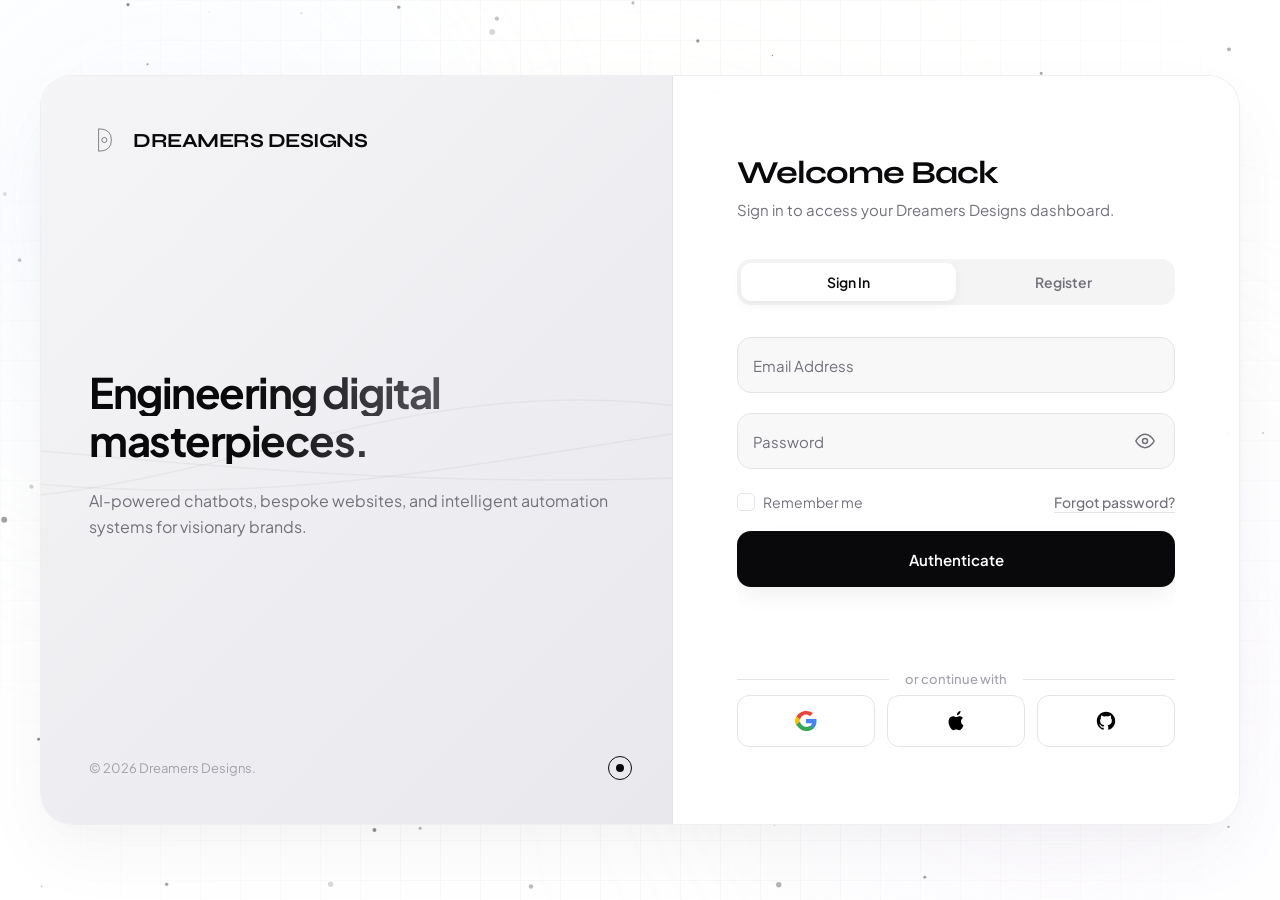
==== auth/index.html @ 59cc4afb "first commit" ====
<!DOCTYPE html>
<html lang="en">
<head>
    <meta charset="UTF-8">
    <meta name="viewport" content="width=device-width, initial-scale=1.0">
    <title>Dreamers Designs — Client Portal</title>
    
    <!-- Premium Google Fonts -->
    <link rel="preconnect" href="https://fonts.googleapis.com">
    <link rel="preconnect" href="https://fonts.gstatic.com" crossorigin>
    <link href="https://fonts.googleapis.com/css2?family=Plus+Jakarta+Sans:wght@300;400;500;600;700&family=Syne:wght@500;600;700;800&display=swap" rel="stylesheet">
    
    <style>
        :root {
            --bg-primary: #ffffff;
            --bg-secondary: #f8f9fa;
            --text-primary: #09090b;
            --text-secondary: #71717a;
            --text-tertiary: #a1a1aa;
            --accent-primary: #09090b;
            --accent-glow: rgba(9, 9, 11, 0.05);
            --border-color: #e4e4e7;
            --border-focus: #09090b;
            --error-color: #ef4444;
            --success-color: #10b981;
            --card-bg: rgba(255, 255, 255, 0.8);
            --card-border: rgba(228, 228, 231, 0.6);
            --font-sans: 'Plus Jakarta Sans', sans-serif;
            --font-display: 'Syne', sans-serif;
            --ease-out-expo: cubic-bezier(0.16, 1, 0.3, 1);
            --ease-in-out-cubic: cubic-bezier(0.65, 0, 0.35, 1);
        }

        * {
            margin: 0;
            padding: 0;
            box-sizing: border-box;
            font-family: var(--font-sans);
            -webkit-font-smoothing: antialiased;
            -moz-osx-font-smoothing: grayscale;
        }

        body {
            background-color: var(--bg-primary);
            color: var(--text-primary);
            min-height: 100vh;
            overflow-x: hidden;
            display: flex;
            align-items: center;
            justify-content: center;
        }

        /* Ambient Background Grid & Blobs */
        .ambient-bg {
            position: fixed;
            inset: 0;
            z-index: 1;
            overflow: hidden;
            pointer-events: none;
            background-color: #ffffff;
        }

        .ambient-grid {
            position: absolute;
            inset: 0;
            background-image: 
                linear-gradient(to right, rgba(0, 0, 0, 0.03) 1px, transparent 1px),
                linear-gradient(to bottom, rgba(0, 0, 0, 0.03) 1px, transparent 1px);
            background-size: 40px 40px;
            mask-image: radial-gradient(circle at 50% 50%, black 60%, transparent 100%);
            -webkit-mask-image: radial-gradient(circle at 50% 50%, black 60%, transparent 100%);
            opacity: 0.8;
        }

        .fluid-canvas {
            position: absolute;
            inset: 0;
            z-index: 2;
            opacity: 0.85;
            mix-blend-mode: multiply;
        }

        /* Glassmorphic Blob Overlays */
        .g-blob {
            position: absolute;
            border-radius: 50%;
            filter: blur(120px);
            opacity: 0.45;
            mix-blend-mode: multiply;
            animation: float-blob 25s infinite alternate ease-in-out;
        }

        .g-blob-1 {
            width: 600px;
            height: 600px;
            background: radial-gradient(circle, rgba(219, 234, 254, 0.8) 0%, rgba(191, 219, 254, 0) 70%);
            top: -10%;
            left: -10%;
        }

        .g-blob-2 {
            width: 700px;
            height: 700px;
            background: radial-gradient(circle, rgba(243, 232, 255, 0.8) 0%, rgba(216, 180, 254, 0) 70%);
            bottom: -15%;
            right: -10%;
            animation-delay: -5s;
        }

        .g-blob-3 {
            width: 500px;
            height: 500px;
            background: radial-gradient(circle, rgba(254, 243, 199, 0.6) 0%, rgba(253, 230, 138, 0) 70%);
            top: 40%;
            left: 50%;
            transform: translate(-50%, -50%);
            animation-delay: -10s;
        }

        @keyframes float-blob {
            0% {
                transform: translate(0, 0) scale(1) rotate(0deg);
            }
            33% {
                transform: translate(50px, -70px) scale(1.15) rotate(120deg);
            }
            66% {
                transform: translate(-40px, 30px) scale(0.9) rotate(240deg);
            }
            100% {
                transform: translate(0, 0) scale(1) rotate(360deg);
            }
        }

        /* App Container */
        .app-container {
            position: relative;
            z-index: 10;
            width: 100%;
            max-width: 1200px;
            min-height: 750px;
            margin: 20px;
            display: flex;
            background: var(--card-bg);
            border: 1px solid var(--card-border);
            border-radius: 32px;
            box-shadow: 
                0 30px 70px rgba(0, 0, 0, 0.04),
                0 10px 30px rgba(0, 0, 0, 0.02),
                inset 0 1px 0 rgba(255, 255, 255, 0.8);
            backdrop-filter: blur(24px);
            -webkit-backdrop-filter: blur(24px);
            overflow: hidden;
            opacity: 0;
            transform: translateY(30px) scale(0.98);
            animation: card-appear 1.2s var(--ease-out-expo) forwards;
        }

        @keyframes card-appear {
            to {
                opacity: 1;
                transform: translateY(0) scale(1);
            }
        }

        /* Split Panels */
        .visual-panel {
            flex: 1.1;
            position: relative;
            background: linear-gradient(135deg, #f5f5f7 0%, #e8e8ed 100%);
            border-right: 1px solid var(--border-color);
            display: flex;
            flex-direction: column;
            justify-content: space-between;
            padding: 48px;
            overflow: hidden;
        }

        .form-panel {
            flex: 0.9;
            padding: 56px 64px;
            display: flex;
            flex-direction: column;
            justify-content: center;
            position: relative;
            background: rgba(255, 255, 255, 0.4);
        }

        /* Visual Panel Content */
        .brand-container {
            position: relative;
            z-index: 5;
            display: flex;
            align-items: center;
            gap: 12px;
            opacity: 0;
            transform: translateY(20px);
            animation: fade-in-up 0.8s var(--ease-out-expo) 0.3s forwards;
        }

        .brand-logo-svg {
            width: 32px;
            height: 32px;
            stroke: var(--text-primary);
            stroke-width: 1.5;
            fill: none;
            stroke-dasharray: 200;
            stroke-dashoffset: 200;
            animation: draw-logo 2s ease forwards 0.5s;
        }

        @keyframes draw-logo {
            to {
                stroke-dashoffset: 0;
            }
        }

        .brand-name {
            font-family: var(--font-display);
            font-weight: 700;
            font-size: 20px;
            letter-spacing: -0.5px;
            color: var(--text-primary);
        }

        .visual-showcase {
            position: relative;
            z-index: 5;
            margin: auto 0;
            opacity: 0;
            transform: translateY(30px);
            animation: fade-in-up 0.8s var(--ease-out-expo) 0.5s forwards;
        }

        .showcase-title {
            font-family: var(--font-display);
            font-size: 42px;
            line-height: 1.15;
            font-weight: 700;
            color: var(--text-primary);
            letter-spacing: -1.5px;
            margin-bottom: 24px;
        }

        .showcase-title span {
            display: block;
            background: linear-gradient(90deg, #09090b 30%, #71717a 80%);
            -webkit-background-clip: text;
            -webkit-text-fill-color: transparent;
        }

        .showcase-slider {
            position: relative;
            height: 60px;
            overflow: hidden;
        }

        .slider-item {
            position: absolute;
            font-size: 16px;
            line-height: 1.6;
            color: var(--text-secondary);
            font-weight: 400;
            opacity: 0;
            transform: translateY(20px);
            transition: all 0.6s var(--ease-out-expo);
        }

        .slider-item.active {
            opacity: 1;
            transform: translateY(0);
        }

        .slider-item.exit {
            opacity: 0;
            transform: translateY(-20px);
        }

        .visual-footer {
            position: relative;
            z-index: 5;
            display: flex;
            justify-content: space-between;
            align-items: center;
            opacity: 0;
            transform: translateY(20px);
            animation: fade-in-up 0.8s var(--ease-out-expo) 0.7s forwards;
        }

        .copyright {
            font-size: 13px;
            color: var(--text-tertiary);
        }

        .visual-interactive-dot {
            width: 8px;
            height: 8px;
            background-color: var(--text-primary);
            border-radius: 50%;
            position: relative;
        }

        .visual-interactive-dot::after {
            content: '';
            position: absolute;
            inset: -8px;
            border: 1px solid var(--text-primary);
            border-radius: 50%;
            animation: pulse-ring 2s infinite ease-out;
        }

        @keyframes pulse-ring {
            0% { transform: scale(0.5); opacity: 1; }
            100% { transform: scale(2.2); opacity: 0; }
        }

        /* Interactive Canvas for Art Background */
        .showcase-canvas-bg {
            position: absolute;
            inset: 0;
            z-index: 1;
            pointer-events: none;
        }

        /* Form Panel Layout */
        .form-header {
            margin-bottom: 40px;
            opacity: 0;
            transform: translateY(20px);
            animation: fade-in-up 0.8s var(--ease-out-expo) 0.4s forwards;
        }

        .form-title {
            font-family: var(--font-display);
            font-size: 32px;
            font-weight: 700;
            letter-spacing: -1px;
            color: var(--text-primary);
            margin-bottom: 8px;
        }

        .form-subtitle {
            font-size: 15px;
            color: var(--text-secondary);
        }

        /* Tab Switcher */
        .tab-container {
            display: flex;
            position: relative;
            background: #f4f4f5;
            padding: 4px;
            border-radius: 14px;
            margin-bottom: 32px;
            opacity: 0;
            transform: translateY(20px);
            animation: fade-in-up 0.8s var(--ease-out-expo) 0.5s forwards;
        }

        .tab-btn {
            flex: 1;
            border: none;
            outline: none;
            background: transparent;
            padding: 10px 0;
            font-size: 14px;
            font-weight: 600;
            color: var(--text-secondary);
            cursor: pointer;
            z-index: 2;
            transition: color 0.3s ease;
        }

        .tab-btn.active {
            color: var(--text-primary);
        }

        .tab-slider {
            position: absolute;
            top: 4px;
            left: 4px;
            bottom: 4px;
            width: calc(50% - 4px);
            background: #ffffff;
            border-radius: 10px;
            box-shadow: 0 4px 12px rgba(0, 0, 0, 0.05);
            z-index: 1;
            transition: transform 0.45s cubic-bezier(0.16, 1, 0.3, 1);
        }

        .tab-container[data-active-tab="signup"] .tab-slider {
            transform: translateX(100%);
        }

        /* Form Wrapper & Switch logic */
        .forms-outer-wrapper {
            position: relative;
            overflow: hidden;
            width: 100%;
            opacity: 0;
            transform: translateY(20px);
            animation: fade-in-up 0.8s var(--ease-out-expo) 0.6s forwards;
        }

        .forms-inner-track {
            display: flex;
            width: 200%;
            transition: transform 0.6s cubic-bezier(0.16, 1, 0.3, 1);
        }

        .auth-form-container {
            width: 50%;
            display: flex;
            flex-direction: column;
            gap: 20px;
            transition: opacity 0.5s ease;
        }

        .auth-form-container.inactive {
            opacity: 0;
            pointer-events: none;
        }

        /* Premium Floating Inputs */
        .input-wrapper {
            position: relative;
            width: 100%;
        }

        .floating-input {
            width: 100%;
            height: 56px;
            background: rgba(244, 244, 245, 0.6);
            border: 1px solid var(--border-color);
            border-radius: 14px;
            padding: 18px 16px 6px 16px;
            font-size: 15px;
            color: var(--text-primary);
            font-weight: 500;
            outline: none;
            transition: all 0.3s var(--ease-out-expo);
        }

        .floating-input:focus {
            background: #ffffff;
            border-color: var(--border-focus);
            box-shadow: 
                0 0 0 4px var(--accent-glow),
                0 10px 20px rgba(0, 0, 0, 0.015);
        }

        /* Add padding right if password to avoid overlapping toggle */
        .floating-input-password {
            padding-right: 48px;
        }

        .floating-label {
            position: absolute;
            left: 16px;
            top: 50%;
            transform: translateY(-50%);
            font-size: 15px;
            color: var(--text-secondary);
            pointer-events: none;
            transition: all 0.3s var(--ease-out-expo);
            transform-origin: left top;
        }

        /* When focused or populated, float up */
        .floating-input:focus ~ .floating-label,
        .floating-input:not(:placeholder-shown) ~ .floating-label {
            transform: translateY(-82%) scale(0.78);
            color: var(--text-tertiary);
            font-weight: 600;
        }

        /* Password Visibility Toggle */
        .password-toggle-btn {
            position: absolute;
            right: 14px;
            top: 50%;
            transform: translateY(-50%);
            background: transparent;
            border: none;
            cursor: pointer;
            display: flex;
            align-items: center;
            justify-content: center;
            padding: 6px;
            border-radius: 50%;
            color: var(--text-secondary);
            transition: color 0.2s, background-color 0.2s;
            outline: none;
        }

        .password-toggle-btn:hover {
            color: var(--text-primary);
            background-color: rgba(0, 0, 0, 0.03);
        }

        .password-toggle-btn svg {
            width: 20px;
            height: 20px;
            stroke-width: 1.8;
            stroke: currentColor;
            fill: none;
        }

        /* Forgot Pass & Checkbox row */
        .form-options-row {
            display: flex;
            align-items: center;
            justify-content: space-between;
            margin-top: 4px;
            font-size: 14px;
        }

        /* Custom Checkbox */
        .checkbox-label {
            display: flex;
            align-items: center;
            gap: 8px;
            cursor: pointer;
            color: var(--text-secondary);
            user-select: none;
        }

        .checkbox-input {
            display: none;
        }

        .custom-checkbox {
            width: 18px;
            height: 18px;
            border: 1px solid var(--border-color);
            border-radius: 5px;
            display: flex;
            align-items: center;
            justify-content: center;
            transition: all 0.25s var(--ease-out-expo);
            background: #ffffff;
        }

        .checkbox-input:checked + .custom-checkbox {
            background: var(--accent-primary);
            border-color: var(--accent-primary);
        }

        .custom-checkbox svg {
            width: 12px;
            height: 12px;
            stroke: #ffffff;
            stroke-width: 2.5;
            fill: none;
            stroke-dasharray: 20;
            stroke-dashoffset: 20;
            transition: stroke-dashoffset 0.25s ease-in-out;
        }

        .checkbox-input:checked + .custom-checkbox svg {
            stroke-dashoffset: 0;
        }

        .forgot-link {
            color: var(--text-secondary);
            text-decoration: none;
            font-weight: 500;
            transition: color 0.2s;
            position: relative;
        }

        .forgot-link::after {
            content: '';
            position: absolute;
            bottom: -2px;
            left: 0;
            width: 100%;
            height: 1px;
            background-color: var(--border-color);
            transform: scaleX(1);
            transform-origin: right;
            transition: transform 0.35s var(--ease-out-expo), background-color 0.2s;
        }

        .forgot-link:hover {
            color: var(--text-primary);
        }

        .forgot-link:hover::after {
            transform: scaleX(0);
            background-color: var(--text-primary);
        }

        /* Premium Buttons */
        .submit-btn {
            position: relative;
            width: 100%;
            height: 56px;
            background: var(--accent-primary);
            color: #ffffff;
            border: none;
            border-radius: 14px;
            font-size: 15px;
            font-weight: 600;
            cursor: pointer;
            overflow: hidden;
            display: flex;
            align-items: center;
            justify-content: center;
            gap: 10px;
            transition: all 0.35s var(--ease-out-expo);
            box-shadow: 0 10px 25px -5px rgba(0, 0, 0, 0.08);
        }

        .submit-btn:hover {
            transform: translateY(-2px);
            box-shadow: 0 20px 35px -8px rgba(0, 0, 0, 0.15);
        }

        .submit-btn:active {
            transform: translateY(0);
        }

        /* Shiny Overlay Effect */
        .submit-btn::before {
            content: '';
            position: absolute;
            top: 0;
            left: -150%;
            width: 150%;
            height: 100%;
            background: linear-gradient(
                90deg,
                transparent,
                rgba(255, 255, 255, 0.15),
                transparent
            );
            transform: skewX(-20deg);
            transition: 0.75s;
        }

        .submit-btn:hover::before {
            left: 150%;
        }

        .btn-text {
            transition: transform 0.4s var(--ease-out-expo), opacity 0.3s;
        }

        /* Loading Spinner */
        .btn-spinner {
            position: absolute;
            width: 20px;
            height: 20px;
            border: 2px solid rgba(255, 255, 255, 0.2);
            border-top: 2px solid #ffffff;
            border-radius: 50%;
            opacity: 0;
            transform: scale(0.5);
            transition: all 0.4s var(--ease-out-expo);
            pointer-events: none;
        }

        /* Success Check */
        .btn-success-icon {
            position: absolute;
            width: 24px;
            height: 24px;
            opacity: 0;
            transform: scale(0.5);
            transition: all 0.4s var(--ease-out-expo);
            pointer-events: none;
        }

        .btn-success-icon svg {
            width: 24px;
            height: 24px;
            stroke: #ffffff;
            stroke-width: 2.5;
            fill: none;
            stroke-dasharray: 50;
            stroke-dashoffset: 50;
        }

        /* Button Loading / Success States */
        .submit-btn.loading {
            pointer-events: none;
            background: #27272a;
        }

        .submit-btn.loading .btn-text {
            transform: translateY(-20px);
            opacity: 0;
        }

        .submit-btn.loading .btn-spinner {
            opacity: 1;
            transform: scale(1);
            animation: spin 0.8s linear infinite;
        }

        .submit-btn.success {
            background: var(--success-color);
            pointer-events: none;
            box-shadow: 0 15px 30px rgba(16, 185, 129, 0.25);
        }

        .submit-btn.success .btn-text,
        .submit-btn.success .btn-spinner {
            transform: translateY(-20px);
            opacity: 0;
        }

        .submit-btn.success .btn-success-icon {
            opacity: 1;
            transform: scale(1);
        }

        .submit-btn.success .btn-success-icon svg {
            animation: draw-check 0.4s ease forwards 0.2s;
        }

        @keyframes spin {
            to { transform: rotate(360deg); }
        }

        @keyframes draw-check {
            to { stroke-dashoffset: 0; }
        }

        /* Social Divider */
        .divider {
            display: flex;
            align-items: center;
            text-align: center;
            font-size: 13px;
            color: var(--text-tertiary);
            font-weight: 500;
            margin: 8px 0;
        }

        .divider::before,
        .divider::after {
            content: '';
            flex: 1;
            border-bottom: 1px solid var(--border-color);
        }

        .divider:not(:empty)::before {
            margin-right: 16px;
        }

        .divider:not(:empty)::after {
            margin-left: 16px;
        }

        /* Social Buttons Grid */
        .social-grid {
            display: grid;
            grid-template-columns: repeat(3, 1fr);
            gap: 12px;
        }

        .social-btn {
            height: 52px;
            background: #ffffff;
            border: 1px solid var(--border-color);
            border-radius: 12px;
            display: flex;
            align-items: center;
            justify-content: center;
            cursor: pointer;
            transition: all 0.3s var(--ease-out-expo);
            outline: none;
        }

        .social-btn:hover {
            border-color: var(--text-primary);
            background: var(--bg-secondary);
            transform: translateY(-1px);
            box-shadow: 0 4px 12px rgba(0, 0, 0, 0.02);
        }

        .social-btn:active {
            transform: translateY(0);
        }

        .social-btn svg {
            width: 22px;
            height: 22px;
        }

        /* Dynamic Error/Notice Toast */
        .toast-notification {
            position: absolute;
            bottom: 30px;
            left: 50%;
            transform: translate(-50%, 20px);
            background: #09090b;
            color: #ffffff;
            padding: 12px 24px;
            border-radius: 12px;
            box-shadow: 0 15px 35px rgba(0,0,0,0.15);
            font-size: 14px;
            font-weight: 500;
            display: flex;
            align-items: center;
            gap: 10px;
            opacity: 0;
            pointer-events: none;
            transition: all 0.4s var(--ease-out-expo);
            z-index: 100;
        }

        .toast-notification.show {
            opacity: 1;
            transform: translate(-50%, 0);
        }

        .toast-notification svg {
            width: 18px;
            height: 18px;
            stroke-width: 2;
            fill: none;
        }

        /* Staggered Entry Keyframes */
        @keyframes fade-in-up {
            to {
                opacity: 1;
                transform: translateY(0);
            }
        }

        /* Responsive Breakpoints */
        @media (max-width: 992px) {
            .app-container {
                min-height: auto;
                max-width: 500px;
                flex-direction: column;
                border-radius: 24px;
            }

            .visual-panel {
                display: none; /* Hide visual pane on tablet/mobile for pure focus on login form */
            }

            .form-panel {
                flex: 1;
                padding: 48px 36px;
                background: #ffffff;
            }
        }

        @media (max-width: 480px) {
            .form-panel {
                padding: 36px 24px;
            }

            .form-title {
                font-size: 28px;
            }

            .social-grid {
                grid-template-columns: 1fr;
                gap: 8px;
            }

            .form-options-row {
                flex-direction: column;
                align-items: flex-start;
                gap: 12px;
            }
        }
    </style>
</head>
<body>

    <!-- Ambient Grid & Fluid Background effects -->
    <div class="ambient-bg">
        <div class="ambient-grid"></div>
        <canvas class="fluid-canvas" id="ambientCanvas"></canvas>
        <div class="g-blob g-blob-1"></div>
        <div class="g-blob g-blob-2"></div>
        <div class="g-blob g-blob-3"></div>
    </div>

    <!-- Main Container -->
    <main class="app-container" id="tiltContainer">
        
        <!-- Left Visual Showcase Panel -->
        <section class="visual-panel">
            <canvas class="showcase-canvas-bg" id="showcaseCanvas"></canvas>
            
            <div class="brand-container">
                <svg class="brand-logo-svg" viewBox="0 0 100 100">
                    <path d="M30,15 L30,85 Q70,85 70,50 Q70,15 30,15 Z" />
                    <circle cx="48" cy="50" r="8" />
                </svg>
                <span class="brand-name">DREAMERS DESIGNS</span>
            </div>

            <div class="visual-showcase">
                <h2 class="showcase-title">
                    <span>Engineering digital</span>
                    <span>masterpieces.</span>
                </h2>
                <div class="showcase-slider">
                    <div class="slider-item active">AI-powered chatbots, bespoke websites, and intelligent automation systems for visionary brands.</div>
                    <div class="slider-item">Premium branding, thumbnail design, and social media creatives engineered to perfection.</div>
                    <div class="slider-item">From Next.js architectures to GPT-4 integrations — we build what others can't imagine.</div>
                </div>
            </div>

            <div class="visual-footer">
                <span class="copyright">© 2026 Dreamers Designs.</span>
                <div class="visual-interactive-dot"></div>
            </div>
        </section>

        <!-- Right Authentication Form Panel -->
        <section class="form-panel">
            
            <!-- Form Header -->
            <div class="form-header">
                <h1 class="form-title" id="formMainTitle">Welcome Back</h1>
                <p class="form-subtitle" id="formMainSubtitle">Sign in to access your Dreamers Designs dashboard.</p>
            </div>

            <!-- Tab Switcher -->
            <div class="tab-container" id="authTabs" data-active-tab="login">
                <div class="tab-slider"></div>
                <button class="tab-btn active" onclick="switchTab('login')">Sign In</button>
                <button class="tab-btn" onclick="switchTab('signup')">Register</button>
            </div>

            <!-- Forms Wrapper -->
            <div class="forms-outer-wrapper">
                <div class="forms-inner-track" id="formsTrack">
                    
                    <!-- Login Form -->
                    <form class="auth-form-container" id="loginForm" onsubmit="handleFormSubmit(event, 'login')">
                        <!-- Floating Input -->
                        <div class="input-wrapper">
                            <input type="email" id="loginEmail" class="floating-input" placeholder=" " required autocomplete="username">
                            <label for="loginEmail" class="floating-label">Email Address</label>
                        </div>
                        
                        <!-- Floating Input Password -->
                        <div class="input-wrapper">
                            <input type="password" id="loginPassword" class="floating-input floating-input-password" placeholder=" " required autocomplete="current-password">
                            <label for="loginPassword" class="floating-label">Password</label>
                            <button type="button" class="password-toggle-btn" onclick="togglePasswordVisibility('loginPassword')" aria-label="Toggle Password Visibility">
                                <svg class="eye-icon" viewBox="0 0 24 24" fill="none" stroke="currentColor">
                                    <path d="M1 12s4-8 11-8 11 8 11 8-4 8-11 8-11-8-11-8z"/>
                                    <circle cx="12" cy="12" r="3"/>
                                </svg>
                            </button>
                        </div>

                        <!-- Checkbox & Link options -->
                        <div class="form-options-row">
                            <label class="checkbox-label">
                                <input type="checkbox" class="checkbox-input">
                                <span class="custom-checkbox">
                                    <svg viewBox="0 0 24 24">
                                        <polyline points="20 6 9 17 4 12"></polyline>
                                    </svg>
                                </span>
                                <span>Remember me</span>
                            </label>
                            <a href="#" class="forgot-link">Forgot password?</a>
                        </div>

                        <!-- Submit -->
                        <button type="submit" class="submit-btn">
                            <span class="btn-text">Authenticate</span>
                            <div class="btn-spinner"></div>
                            <div class="btn-success-icon">
                                <svg viewBox="0 0 24 24">
                                    <polyline points="20 6 9 17 4 12"></polyline>
                                </svg>
                            </div>
                        </button>
                    </form>

                    <!-- Register Form -->
                    <form class="auth-form-container inactive" id="registerForm" onsubmit="handleFormSubmit(event, 'signup')">
                        <!-- Name -->
                        <div class="input-wrapper">
                            <input type="text" id="registerName" class="floating-input" placeholder=" " required autocomplete="name">
                            <label for="registerName" class="floating-label">Full Name</label>
                        </div>

                        <!-- Email -->
                        <div class="input-wrapper">
                            <input type="email" id="registerEmail" class="floating-input" placeholder=" " required autocomplete="username">
                            <label for="registerEmail" class="floating-label">Email Address</label>
                        </div>

                        <!-- Password -->
                        <div class="input-wrapper">
                            <input type="password" id="registerPassword" class="floating-input floating-input-password" placeholder=" " required autocomplete="new-password">
                            <label for="registerPassword" class="floating-label">Password</label>
                            <button type="button" class="password-toggle-btn" onclick="togglePasswordVisibility('registerPassword')" aria-label="Toggle Password Visibility">
                                <svg class="eye-icon" viewBox="0 0 24 24" fill="none" stroke="currentColor">
                                    <path d="M1 12s4-8 11-8 11 8 11 8-4 8-11 8-11-8-11-8z"/>
                                    <circle cx="12" cy="12" r="3"/>
                                </svg>
                            </button>
                        </div>

                        <!-- Terms Checkbox -->
                        <div class="form-options-row">
                            <label class="checkbox-label">
                                <input type="checkbox" class="checkbox-input" required>
                                <span class="custom-checkbox">
                                    <svg viewBox="0 0 24 24">
                                        <polyline points="20 6 9 17 4 12"></polyline>
                                    </svg>
                                </span>
                                <span>I agree to the Dreamers Designs Terms of Service</span>
                            </label>
                        </div>

                        <!-- Submit -->
                        <button type="submit" class="submit-btn">
                            <span class="btn-text">Create Account</span>
                            <div class="btn-spinner"></div>
                            <div class="btn-success-icon">
                                <svg viewBox="0 0 24 24">
                                    <polyline points="20 6 9 17 4 12"></polyline>
                                </svg>
                            </div>
                        </button>
                    </form>

                </div>
            </div>

            <!-- Third-party Divider -->
            <div class="divider">or continue with</div>

            <!-- Social logins -->
            <div class="social-grid">
                <!-- Google -->
                <button type="button" class="social-btn" onclick="handleSocialLogin('Google')" aria-label="Continue with Google">
                    <svg viewBox="0 0 24 24">
                        <path fill="#ea4335" d="M12 5.04c1.62 0 3.08.56 4.22 1.66l3.15-3.15C17.45 1.8 14.94 1 12 1 7.37 1 3.42 3.65 1.5 7.5l3.86 3C6.27 7.74 8.9 5.04 12 5.04z"/>
                        <path fill="#4285f4" d="M23.5 12.25c0-.82-.07-1.6-.22-2.35H12v4.45h6.47c-.28 1.47-1.1 2.72-2.35 3.56l3.65 2.83c2.14-1.97 3.73-4.88 3.73-8.49z"/>
                        <path fill="#fbbc05" d="M5.36 14.5c-.24-.72-.38-1.49-.38-2.3s.14-1.58.38-2.3L1.5 6.9c-.9 1.8-1.5 4.01-1.5 5.1s.6 3.3 1.5 5.1l3.86-3z"/>
                        <path fill="#34a853" d="M12 23c3.24 0 5.97-1.07 7.96-2.91l-3.65-2.83c-1.02.68-2.33 1.09-4.31 1.09-3.1 0-5.73-2.7-6.64-5.46L1.5 15.9C3.42 19.75 7.37 23 12 23z"/>
                    </svg>
                </button>
                <!-- Apple -->
                <button type="button" class="social-btn" onclick="handleSocialLogin('Apple')" aria-label="Continue with Apple">
                    <svg viewBox="0 0 24 24" fill="currentColor">
                        <path d="M18.71 19.5c-.83 1.24-1.71 2.45-3.05 2.47-1.34.03-1.77-.79-3.29-.79-1.53 0-2 .77-3.27.82-1.31.05-2.3-1.32-3.14-2.53C4.25 17 2.94 12.45 4.7 9.39c.87-1.52 2.43-2.48 4.12-2.51 1.28-.02 2.5.87 3.29.87.78 0 2.26-1.07 3.81-.91.65.03 2.47.26 3.64 1.98-.09.06-2.17 1.28-2.15 3.81.03 3.02 2.65 4.03 2.68 4.04-.03.07-.42 1.44-1.38 2.83M15.97 4.17c.66-.81 1.11-1.93.99-3.06-1 .04-2.2.67-2.92 1.51-.62.73-1.16 1.87-1.02 2.98 1.11.09 2.24-.59 2.95-1.43z"/>
                    </svg>
                </button>
                <!-- GitHub -->
                <button type="button" class="social-btn" onclick="handleSocialLogin('GitHub')" aria-label="Continue with GitHub">
                    <svg viewBox="0 0 24 24" fill="currentColor">
                        <path fill-rule="evenodd" clip-rule="evenodd" d="M12 2C6.477 2 2 6.477 2 12c0 4.42 2.865 8.17 6.839 9.49.5.092.682-.217.682-.482 0-.237-.008-.866-.013-1.7-2.782.603-3.369-1.34-3.369-1.34-.454-1.156-1.11-1.462-1.11-1.462-.908-.62.069-.608.069-.608 1.003.07 1.531 1.03 1.531 1.03.892 1.529 2.341 1.087 2.91.831.092-.646.35-1.086.636-1.336-2.22-.253-4.555-1.11-4.555-4.943 0-1.091.39-1.984 1.029-2.683-.103-.253-.446-1.27.098-2.647 0 0 .84-.269 2.75 1.025A9.564 9.564 0 0112 6.844c.85.004 1.705.115 2.504.337 1.909-1.294 2.747-1.025 2.747-1.025.546 1.377.203 2.394.1 2.647.64.699 1.028 1.592 1.028 2.683 0 3.842-2.339 4.687-4.566 4.935.359.309.678.919.678 1.852 0 1.336-.012 2.415-.012 2.743 0 .267.18.579.688.481C19.137 20.167 22 16.418 22 12c0-5.523-4.477-10-10-10z"/>
                    </svg>
                </button>
            </div>

        </section>

    </main>

    <!-- Toast Component -->
    <div class="toast-notification" id="toast">
        <svg viewBox="0 0 24 24" stroke="currentColor">
            <circle cx="12" cy="12" r="10"></circle>
            <line x1="12" y1="8" x2="12" y2="12"></line>
            <line x1="12" y1="16" x2="12.01" y2="16"></line>
        </svg>
        <span id="toastMessage">Verification failed.</span>
    </div>

    <!-- Interactive Scripts -->
    <script>
        // Form & Tab State
        let currentTab = 'login';

        function switchTab(tab) {
            if (currentTab === tab) return;
            currentTab = tab;
            
            const authTabs = document.getElementById('authTabs');
            const formsTrack = document.getElementById('formsTrack');
            const loginForm = document.getElementById('loginForm');
            const registerForm = document.getElementById('registerForm');
            const formMainTitle = document.getElementById('formMainTitle');
            const formMainSubtitle = document.getElementById('formMainSubtitle');
            
            authTabs.setAttribute('data-active-tab', tab);
            
            const tabButtons = authTabs.querySelectorAll('.tab-btn');
            tabButtons.forEach(btn => {
                if(btn.textContent.trim().toLowerCase().includes(tab === 'login' ? 'in' : 'register')) {
                    btn.classList.add('active');
                } else {
                    btn.classList.remove('active');
                }
            });

            if (tab === 'login') {
                formsTrack.style.transform = 'translateX(0%)';
                loginForm.classList.remove('inactive');
                registerForm.classList.add('inactive');
                formMainTitle.textContent = "Welcome Back";
                formMainSubtitle.textContent = "Sign in to access your Dreamers Designs dashboard.";
            } else {
                formsTrack.style.transform = 'translateX(-50%)';
                loginForm.classList.add('inactive');
                registerForm.classList.remove('inactive');
                formMainTitle.textContent = "Create Account";
                formMainSubtitle.textContent = "Join Dreamers Designs to access premium digital services.";
            }
        }

        // Toggle Password Input Visibility
        function togglePasswordVisibility(inputId) {
            const input = document.getElementById(inputId);
            const btn = input.nextElementSibling.nextElementSibling; // button is after label
            const icon = btn.querySelector('svg');
            
            if (input.type === 'password') {
                input.type = 'text';
                icon.innerHTML = `
                    <path d="M17.94 17.94A10.07 10.07 0 0 1 12 20c-7 0-11-8-11-8a18.45 18.45 0 0 1 5.06-5.94M9.9 4.24A9.12 9.12 0 0 1 12 4c7 0 11 8 11 8a18.5 18.5 0 0 1-2.16 3.19m-6.72-1.07a3 3 0 1 1-4.24-4.24"/>
                    <line x1="1" y1="1" x2="23" y2="23"/>
                `;
            } else {
                input.type = 'password';
                icon.innerHTML = `
                    <path d="M1 12s4-8 11-8 11 8 11 8-4 8-11 8-11-8-11-8z"/>
                    <circle cx="12" cy="12" r="3"/>
                `;
            }
        }

        // Form Submit Handler (with real localStorage auth)
        function handleFormSubmit(event, formType) {
            event.preventDefault();
            const form = event.target;
            const submitBtn = form.querySelector('.submit-btn');
            
            submitBtn.classList.add('loading');
            
            setTimeout(() => {
                if (formType === 'login') {
                    const email = document.getElementById('loginEmail').value.trim().toLowerCase();
                    const password = document.getElementById('loginPassword').value;
                    
                    let users = JSON.parse(localStorage.getItem('users')) || [];
                    if (users.length === 0) {
                        users.push({ name: 'Dreamer Client', email: 'client@dreamers.com', password: 'password123' });
                        localStorage.setItem('users', JSON.stringify(users));
                    }
                    
                    const user = users.find(u => u.email === email && u.password === password);
                    
                    if (!user) {
                        submitBtn.classList.remove('loading');
                        showToast('Invalid credentials. Try: client@dreamers.com / password123', 'error');
                        return;
                    }
                    
                    localStorage.setItem('currentUser', JSON.stringify({ name: user.name, email: user.email }));
                    submitBtn.classList.remove('loading');
                    submitBtn.classList.add('success');
                    
                    setTimeout(() => {
                        showToast('Session established. Redirecting to dashboard...', 'success');
                        setTimeout(() => { triggerRedirect(); }, 1200);
                    }, 400);
                    
                } else {
                    const name = document.getElementById('registerName').value.trim();
                    const email = document.getElementById('registerEmail').value.trim().toLowerCase();
                    const password = document.getElementById('registerPassword').value;
                    
                    if (!name || !email || !password) {
                        submitBtn.classList.remove('loading');
                        showToast('All fields are required.', 'error');
                        return;
                    }
                    
                    let users = JSON.parse(localStorage.getItem('users')) || [];
                    if (users.some(u => u.email === email)) {
                        submitBtn.classList.remove('loading');
                        showToast('An account with this email already exists.', 'error');
                        return;
                    }
                    
                    users.push({ name, email, password });
                    localStorage.setItem('users', JSON.stringify(users));
                    localStorage.setItem('currentUser', JSON.stringify({ name, email }));
                    
                    submitBtn.classList.remove('loading');
                    submitBtn.classList.add('success');
                    
                    setTimeout(() => {
                        showToast('Account created! Welcome to Dreamers Designs.', 'success');
                        setTimeout(() => { triggerRedirect(); }, 1200);
                    }, 400);
                }
            }, 1500);
        }

        function triggerRedirect() {
            let target = sessionStorage.getItem('redirectAfterLogin') || '../index.html';
            if (target.startsWith('index.html')) target = '../' + target;
            sessionStorage.removeItem('redirectAfterLogin');
            window.location.href = target;
        }

        // Toast notifications
        function showToast(message, type = 'error') {
            const toast = document.getElementById('toast');
            const toastMsg = document.getElementById('toastMessage');
            const toastSvg = toast.querySelector('svg');
            
            toastMsg.textContent = message;
            
            if (type === 'success') {
                toast.style.background = '#10b981';
                toastSvg.innerHTML = `
                    <path d="M22 11.08V12a10 10 0 1 1-5.93-9.14"></path>
                    <polyline points="22 4 12 14.01 9 11.01"></polyline>
                `;
            } else {
                toast.style.background = '#ef4444';
                toastSvg.innerHTML = `
                    <circle cx="12" cy="12" r="10"></circle>
                    <line x1="12" y1="8" x2="12" y2="12"></line>
                    <line x1="12" y1="16" x2="12.01" y2="16"></line>
                `;
            }
            
            toast.classList.add('show');
            
            setTimeout(() => {
                toast.classList.remove('show');
            }, 3500);
        }

        // Social Logins
        function handleSocialLogin(provider) {
            showToast(`${provider} authentication coming soon to Dreamers Designs.`, 'success');
        }

        // --- Premium Showcase Text Slider ---
        const sliderItems = document.querySelectorAll('.slider-item');
        let activeSlideIdx = 0;
        
        setInterval(() => {
            const currentSlide = sliderItems[activeSlideIdx];
            currentSlide.classList.remove('active');
            currentSlide.classList.add('exit');
            
            setTimeout(() => {
                currentSlide.classList.remove('exit');
            }, 600);
            
            activeSlideIdx = (activeSlideIdx + 1) % sliderItems.length;
            sliderItems[activeSlideIdx].classList.add('active');
        }, 5000);

        // --- 3D Parallax Tilt Effect for Container ---
        const container = document.getElementById('tiltContainer');
        const isMobile = window.innerWidth <= 992;
        
        if (!isMobile) {
            document.addEventListener('mousemove', (e) => {
                const xAxis = (window.innerWidth / 2 - e.pageX) / 45;
                const yAxis = (window.innerHeight / 2 - e.pageY) / 45;
                container.style.transform = `rotateY(${xAxis}deg) rotateX(${yAxis}deg)`;
            });
            
            document.addEventListener('mouseenter', () => {
                container.style.transition = 'none';
            });
            
            document.addEventListener('mouseleave', () => {
                container.style.transition = 'transform 0.8s cubic-bezier(0.16, 1, 0.3, 1)';
                container.style.transform = 'rotateY(0deg) rotateX(0deg)';
            });
        }

        // --- Ambient Background & Interactive Canvas ---
        const ambientCanvas = document.getElementById('ambientCanvas');
        const actx = ambientCanvas.getContext('2d');
        
        let awidth = ambientCanvas.width = window.innerWidth;
        let aheight = ambientCanvas.height = window.innerHeight;
        
        const mouse = { x: null, y: null, radius: 150 };
        
        window.addEventListener('mousemove', (e) => {
            mouse.x = e.clientX;
            mouse.y = e.clientY;
        });

        window.addEventListener('resize', () => {
            awidth = ambientCanvas.width = window.innerWidth;
            aheight = ambientCanvas.height = window.innerHeight;
            initParticles();
        });

        class AmbientParticle {
            constructor() {
                this.x = Math.random() * awidth;
                this.y = Math.random() * aheight;
                this.size = Math.random() * 2.5 + 0.5;
                this.baseX = this.x;
                this.baseY = this.y;
                this.density = (Math.random() * 30) + 12;
                this.opacity = Math.random() * 0.4 + 0.15;
            }

            draw() {
                actx.fillStyle = `rgba(9, 9, 11, ${this.opacity})`;
                actx.beginPath();
                actx.arc(this.x, this.y, this.size, 0, Math.PI * 2);
                actx.closePath();
                actx.fill();
            }

            update() {
                let dx = mouse.x - this.x;
                let dy = mouse.y - this.y;
                let distance = Math.sqrt(dx * dx + dy * dy);
                let forceDirectionX = dx / distance;
                let forceDirectionY = dy / distance;
                
                if (distance < mouse.radius) {
                    let force = (mouse.radius - distance) / mouse.radius;
                    let directionX = forceDirectionX * force * this.density;
                    let directionY = forceDirectionY * force * this.density;
                    this.x -= directionX;
                    this.y -= directionY;
                } else {
                    if (this.x !== this.baseX) {
                        let dxBack = this.x - this.baseX;
                        this.x -= dxBack / 15;
                    }
                    if (this.y !== this.baseY) {
                        let dyBack = this.y - this.baseY;
                        this.y -= dyBack / 15;
                    }
                }
            }
        }

        let particlesArray = [];
        function initParticles() {
            particlesArray = [];
            const numberOfParticles = (awidth * aheight) / 11000;
            for (let i = 0; i < numberOfParticles; i++) {
                particlesArray.push(new AmbientParticle());
            }
        }

        function animateAmbient() {
            actx.clearRect(0, 0, awidth, aheight);
            for (let i = 0; i < particlesArray.length; i++) {
                particlesArray[i].draw();
                particlesArray[i].update();
            }
            requestAnimationFrame(animateAmbient);
        }
        
        initParticles();
        animateAmbient();

        // --- Visual Showcase Interactive Canvas (Floating Wave Lines) ---
        const showcaseCanvas = document.getElementById('showcaseCanvas');
        const sctx = showcaseCanvas.getContext('2d');
        
        let swidth = showcaseCanvas.width = showcaseCanvas.parentElement.offsetWidth;
        let sheight = showcaseCanvas.height = showcaseCanvas.parentElement.offsetHeight;
        
        window.addEventListener('resize', () => {
            if (showcaseCanvas.parentElement) {
                swidth = showcaseCanvas.width = showcaseCanvas.parentElement.offsetWidth;
                sheight = showcaseCanvas.height = showcaseCanvas.parentElement.offsetHeight;
            }
        });

        let lineOffset = 0;
        function animateShowcaseCanvas() {
            sctx.clearRect(0, 0, swidth, sheight);
            
            sctx.strokeStyle = 'rgba(9, 9, 11, 0.04)';
            sctx.lineWidth = 1.5;
            
            for (let j = 0; j < 3; j++) {
                sctx.beginPath();
                for (let i = 0; i < swidth; i++) {
                    const amplitude = 30 + j * 10;
                    const frequency = 0.003 + j * 0.001;
                    const y = (sheight / 2) + Math.sin(i * frequency + lineOffset + j) * amplitude;
                    if (i === 0) {
                        sctx.moveTo(i, y);
                    } else {
                        sctx.lineTo(i, y);
                    }
                }
                sctx.stroke();
            }
            
            lineOffset += 0.006;
            requestAnimationFrame(animateShowcaseCanvas);
        }
        animateShowcaseCanvas();

    </script>
</body>
</html>
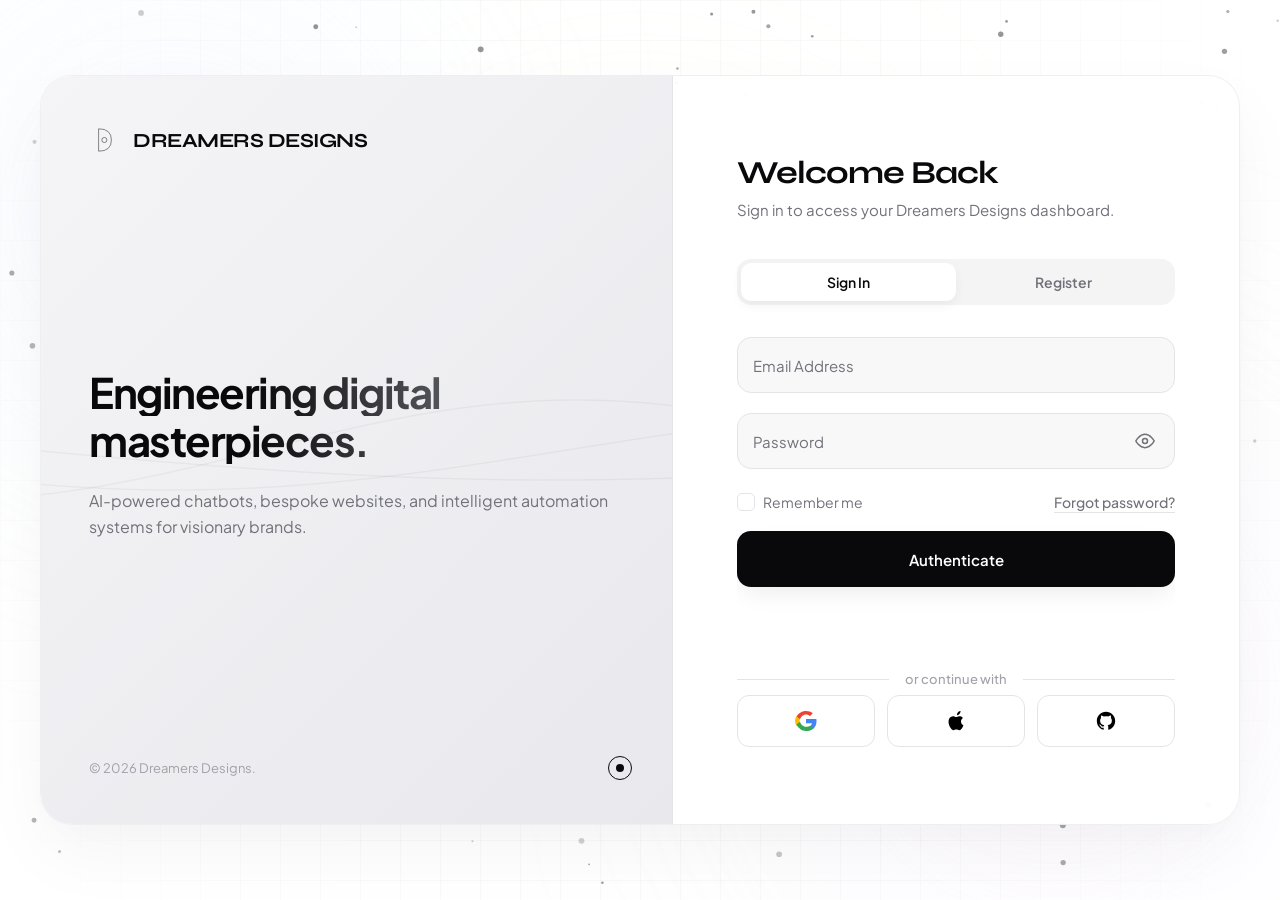
==== commit 34e4c588: "Final Ultra V" ====
--- a/auth/index.html
+++ b/auth/index.html
@@ -1,15 +1,18 @@
 <!DOCTYPE html>
 <html lang="en">
+
 <head>
     <meta charset="UTF-8">
     <meta name="viewport" content="width=device-width, initial-scale=1.0">
     <title>Dreamers Designs — Client Portal</title>
-    
+
     <!-- Premium Google Fonts -->
     <link rel="preconnect" href="https://fonts.googleapis.com">
     <link rel="preconnect" href="https://fonts.gstatic.com" crossorigin>
-    <link href="https://fonts.googleapis.com/css2?family=Plus+Jakarta+Sans:wght@300;400;500;600;700&family=Syne:wght@500;600;700;800&display=swap" rel="stylesheet">
-    
+    <link
+        href="https://fonts.googleapis.com/css2?family=Plus+Jakarta+Sans:wght@300;400;500;600;700&family=Syne:wght@500;600;700;800&display=swap"
+        rel="stylesheet">
+
     <style>
         :root {
             --bg-primary: #ffffff;
@@ -63,7 +66,7 @@
         .ambient-grid {
             position: absolute;
             inset: 0;
-            background-image: 
+            background-image:
                 linear-gradient(to right, rgba(0, 0, 0, 0.03) 1px, transparent 1px),
                 linear-gradient(to bottom, rgba(0, 0, 0, 0.03) 1px, transparent 1px);
             background-size: 40px 40px;
@@ -121,12 +124,15 @@
             0% {
                 transform: translate(0, 0) scale(1) rotate(0deg);
             }
+
             33% {
                 transform: translate(50px, -70px) scale(1.15) rotate(120deg);
             }
+
             66% {
                 transform: translate(-40px, 30px) scale(0.9) rotate(240deg);
             }
+
             100% {
                 transform: translate(0, 0) scale(1) rotate(360deg);
             }
@@ -144,7 +150,7 @@
             background: var(--card-bg);
             border: 1px solid var(--card-border);
             border-radius: 32px;
-            box-shadow: 
+            box-shadow:
                 0 30px 70px rgba(0, 0, 0, 0.04),
                 0 10px 30px rgba(0, 0, 0, 0.02),
                 inset 0 1px 0 rgba(255, 255, 255, 0.8);
@@ -310,8 +316,15 @@
         }
 
         @keyframes pulse-ring {
-            0% { transform: scale(0.5); opacity: 1; }
-            100% { transform: scale(2.2); opacity: 0; }
+            0% {
+                transform: scale(0.5);
+                opacity: 1;
+            }
+
+            100% {
+                transform: scale(2.2);
+                opacity: 0;
+            }
         }
 
         /* Interactive Canvas for Art Background */
@@ -444,7 +457,7 @@
         .floating-input:focus {
             background: #ffffff;
             border-color: var(--border-focus);
-            box-shadow: 
+            box-shadow:
                 0 0 0 4px var(--accent-glow),
                 0 10px 20px rgba(0, 0, 0, 0.015);
         }
@@ -467,8 +480,8 @@
         }
 
         /* When focused or populated, float up */
-        .floating-input:focus ~ .floating-label,
-        .floating-input:not(:placeholder-shown) ~ .floating-label {
+        .floating-input:focus~.floating-label,
+        .floating-input:not(:placeholder-shown)~.floating-label {
             transform: translateY(-82%) scale(0.78);
             color: var(--text-tertiary);
             font-weight: 600;
@@ -541,7 +554,7 @@
             background: #ffffff;
         }
 
-        .checkbox-input:checked + .custom-checkbox {
+        .checkbox-input:checked+.custom-checkbox {
             background: var(--accent-primary);
             border-color: var(--accent-primary);
         }
@@ -557,7 +570,7 @@
             transition: stroke-dashoffset 0.25s ease-in-out;
         }
 
-        .checkbox-input:checked + .custom-checkbox svg {
+        .checkbox-input:checked+.custom-checkbox svg {
             stroke-dashoffset: 0;
         }
 
@@ -629,12 +642,10 @@
             left: -150%;
             width: 150%;
             height: 100%;
-            background: linear-gradient(
-                90deg,
-                transparent,
-                rgba(255, 255, 255, 0.15),
-                transparent
-            );
+            background: linear-gradient(90deg,
+                    transparent,
+                    rgba(255, 255, 255, 0.15),
+                    transparent);
             transform: skewX(-20deg);
             transition: 0.75s;
         }
@@ -721,11 +732,15 @@
         }
 
         @keyframes spin {
-            to { transform: rotate(360deg); }
+            to {
+                transform: rotate(360deg);
+            }
         }
 
         @keyframes draw-check {
-            to { stroke-dashoffset: 0; }
+            to {
+                stroke-dashoffset: 0;
+            }
         }
 
         /* Social Divider */
@@ -800,7 +815,7 @@
             color: #ffffff;
             padding: 12px 24px;
             border-radius: 12px;
-            box-shadow: 0 15px 35px rgba(0,0,0,0.15);
+            box-shadow: 0 15px 35px rgba(0, 0, 0, 0.15);
             font-size: 14px;
             font-weight: 500;
             display: flex;
@@ -842,7 +857,8 @@
             }
 
             .visual-panel {
-                display: none; /* Hide visual pane on tablet/mobile for pure focus on login form */
+                display: none;
+                /* Hide visual pane on tablet/mobile for pure focus on login form */
             }
 
             .form-panel {
@@ -874,6 +890,7 @@
         }
     </style>
 </head>
+
 <body>
 
     <!-- Ambient Grid & Fluid Background effects -->
@@ -887,11 +904,11 @@
 
     <!-- Main Container -->
     <main class="app-container" id="tiltContainer">
-        
+
         <!-- Left Visual Showcase Panel -->
         <section class="visual-panel">
             <canvas class="showcase-canvas-bg" id="showcaseCanvas"></canvas>
-            
+
             <div class="brand-container">
                 <svg class="brand-logo-svg" viewBox="0 0 100 100">
                     <path d="M30,15 L30,85 Q70,85 70,50 Q70,15 30,15 Z" />
@@ -906,9 +923,12 @@
                     <span>masterpieces.</span>
                 </h2>
                 <div class="showcase-slider">
-                    <div class="slider-item active">AI-powered chatbots, bespoke websites, and intelligent automation systems for visionary brands.</div>
-                    <div class="slider-item">Premium branding, thumbnail design, and social media creatives engineered to perfection.</div>
-                    <div class="slider-item">From Next.js architectures to GPT-4 integrations — we build what others can't imagine.</div>
+                    <div class="slider-item active">AI-powered chatbots, bespoke websites, and intelligent automation
+                        systems for visionary brands.</div>
+                    <div class="slider-item">Premium branding, thumbnail design, and social media creatives engineered
+                        to perfection.</div>
+                    <div class="slider-item">From Next.js architectures to GPT-4 integrations — we build what others
+                        can't imagine.</div>
                 </div>
             </div>
 
@@ -920,7 +940,7 @@
 
         <!-- Right Authentication Form Panel -->
         <section class="form-panel">
-            
+
             <!-- Form Header -->
             <div class="form-header">
                 <h1 class="form-title" id="formMainTitle">Welcome Back</h1>
@@ -937,23 +957,27 @@
             <!-- Forms Wrapper -->
             <div class="forms-outer-wrapper">
                 <div class="forms-inner-track" id="formsTrack">
-                    
+
                     <!-- Login Form -->
                     <form class="auth-form-container" id="loginForm" onsubmit="handleFormSubmit(event, 'login')">
                         <!-- Floating Input -->
                         <div class="input-wrapper">
-                            <input type="email" id="loginEmail" class="floating-input" placeholder=" " required autocomplete="username">
+                            <input type="email" id="loginEmail" class="floating-input" placeholder=" " required
+                                autocomplete="username">
                             <label for="loginEmail" class="floating-label">Email Address</label>
                         </div>
-                        
+
                         <!-- Floating Input Password -->
                         <div class="input-wrapper">
-                            <input type="password" id="loginPassword" class="floating-input floating-input-password" placeholder=" " required autocomplete="current-password">
+                            <input type="password" id="loginPassword" class="floating-input floating-input-password"
+                                placeholder=" " required autocomplete="current-password">
                             <label for="loginPassword" class="floating-label">Password</label>
-                            <button type="button" class="password-toggle-btn" onclick="togglePasswordVisibility('loginPassword')" aria-label="Toggle Password Visibility">
+                            <button type="button" class="password-toggle-btn"
+                                onclick="togglePasswordVisibility('loginPassword')"
+                                aria-label="Toggle Password Visibility">
                                 <svg class="eye-icon" viewBox="0 0 24 24" fill="none" stroke="currentColor">
-                                    <path d="M1 12s4-8 11-8 11 8 11 8-4 8-11 8-11-8-11-8z"/>
-                                    <circle cx="12" cy="12" r="3"/>
+                                    <path d="M1 12s4-8 11-8 11 8 11 8-4 8-11 8-11-8-11-8z" />
+                                    <circle cx="12" cy="12" r="3" />
                                 </svg>
                             </button>
                         </div>
@@ -985,27 +1009,33 @@
                     </form>
 
                     <!-- Register Form -->
-                    <form class="auth-form-container inactive" id="registerForm" onsubmit="handleFormSubmit(event, 'signup')">
+                    <form class="auth-form-container inactive" id="registerForm"
+                        onsubmit="handleFormSubmit(event, 'signup')">
                         <!-- Name -->
                         <div class="input-wrapper">
-                            <input type="text" id="registerName" class="floating-input" placeholder=" " required autocomplete="name">
+                            <input type="text" id="registerName" class="floating-input" placeholder=" " required
+                                autocomplete="name">
                             <label for="registerName" class="floating-label">Full Name</label>
                         </div>
 
                         <!-- Email -->
                         <div class="input-wrapper">
-                            <input type="email" id="registerEmail" class="floating-input" placeholder=" " required autocomplete="username">
+                            <input type="email" id="registerEmail" class="floating-input" placeholder=" " required
+                                autocomplete="username">
                             <label for="registerEmail" class="floating-label">Email Address</label>
                         </div>
 
                         <!-- Password -->
                         <div class="input-wrapper">
-                            <input type="password" id="registerPassword" class="floating-input floating-input-password" placeholder=" " required autocomplete="new-password">
+                            <input type="password" id="registerPassword" class="floating-input floating-input-password"
+                                placeholder=" " required autocomplete="new-password">
                             <label for="registerPassword" class="floating-label">Password</label>
-                            <button type="button" class="password-toggle-btn" onclick="togglePasswordVisibility('registerPassword')" aria-label="Toggle Password Visibility">
+                            <button type="button" class="password-toggle-btn"
+                                onclick="togglePasswordVisibility('registerPassword')"
+                                aria-label="Toggle Password Visibility">
                                 <svg class="eye-icon" viewBox="0 0 24 24" fill="none" stroke="currentColor">
-                                    <path d="M1 12s4-8 11-8 11 8 11 8-4 8-11 8-11-8-11-8z"/>
-                                    <circle cx="12" cy="12" r="3"/>
+                                    <path d="M1 12s4-8 11-8 11 8 11 8-4 8-11 8-11-8-11-8z" />
+                                    <circle cx="12" cy="12" r="3" />
                                 </svg>
                             </button>
                         </div>
@@ -1044,24 +1074,33 @@
             <!-- Social logins -->
             <div class="social-grid">
                 <!-- Google -->
-                <button type="button" class="social-btn" onclick="handleSocialLogin('Google')" aria-label="Continue with Google">
+                <button type="button" class="social-btn" onclick="handleSocialLogin('Google')"
+                    aria-label="Continue with Google">
                     <svg viewBox="0 0 24 24">
-                        <path fill="#ea4335" d="M12 5.04c1.62 0 3.08.56 4.22 1.66l3.15-3.15C17.45 1.8 14.94 1 12 1 7.37 1 3.42 3.65 1.5 7.5l3.86 3C6.27 7.74 8.9 5.04 12 5.04z"/>
-                        <path fill="#4285f4" d="M23.5 12.25c0-.82-.07-1.6-.22-2.35H12v4.45h6.47c-.28 1.47-1.1 2.72-2.35 3.56l3.65 2.83c2.14-1.97 3.73-4.88 3.73-8.49z"/>
-                        <path fill="#fbbc05" d="M5.36 14.5c-.24-.72-.38-1.49-.38-2.3s.14-1.58.38-2.3L1.5 6.9c-.9 1.8-1.5 4.01-1.5 5.1s.6 3.3 1.5 5.1l3.86-3z"/>
-                        <path fill="#34a853" d="M12 23c3.24 0 5.97-1.07 7.96-2.91l-3.65-2.83c-1.02.68-2.33 1.09-4.31 1.09-3.1 0-5.73-2.7-6.64-5.46L1.5 15.9C3.42 19.75 7.37 23 12 23z"/>
+                        <path fill="#ea4335"
+                            d="M12 5.04c1.62 0 3.08.56 4.22 1.66l3.15-3.15C17.45 1.8 14.94 1 12 1 7.37 1 3.42 3.65 1.5 7.5l3.86 3C6.27 7.74 8.9 5.04 12 5.04z" />
+                        <path fill="#4285f4"
+                            d="M23.5 12.25c0-.82-.07-1.6-.22-2.35H12v4.45h6.47c-.28 1.47-1.1 2.72-2.35 3.56l3.65 2.83c2.14-1.97 3.73-4.88 3.73-8.49z" />
+                        <path fill="#fbbc05"
+                            d="M5.36 14.5c-.24-.72-.38-1.49-.38-2.3s.14-1.58.38-2.3L1.5 6.9c-.9 1.8-1.5 4.01-1.5 5.1s.6 3.3 1.5 5.1l3.86-3z" />
+                        <path fill="#34a853"
+                            d="M12 23c3.24 0 5.97-1.07 7.96-2.91l-3.65-2.83c-1.02.68-2.33 1.09-4.31 1.09-3.1 0-5.73-2.7-6.64-5.46L1.5 15.9C3.42 19.75 7.37 23 12 23z" />
                     </svg>
                 </button>
                 <!-- Apple -->
-                <button type="button" class="social-btn" onclick="handleSocialLogin('Apple')" aria-label="Continue with Apple">
+                <button type="button" class="social-btn" onclick="handleSocialLogin('Apple')"
+                    aria-label="Continue with Apple">
                     <svg viewBox="0 0 24 24" fill="currentColor">
-                        <path d="M18.71 19.5c-.83 1.24-1.71 2.45-3.05 2.47-1.34.03-1.77-.79-3.29-.79-1.53 0-2 .77-3.27.82-1.31.05-2.3-1.32-3.14-2.53C4.25 17 2.94 12.45 4.7 9.39c.87-1.52 2.43-2.48 4.12-2.51 1.28-.02 2.5.87 3.29.87.78 0 2.26-1.07 3.81-.91.65.03 2.47.26 3.64 1.98-.09.06-2.17 1.28-2.15 3.81.03 3.02 2.65 4.03 2.68 4.04-.03.07-.42 1.44-1.38 2.83M15.97 4.17c.66-.81 1.11-1.93.99-3.06-1 .04-2.2.67-2.92 1.51-.62.73-1.16 1.87-1.02 2.98 1.11.09 2.24-.59 2.95-1.43z"/>
+                        <path
+                            d="M18.71 19.5c-.83 1.24-1.71 2.45-3.05 2.47-1.34.03-1.77-.79-3.29-.79-1.53 0-2 .77-3.27.82-1.31.05-2.3-1.32-3.14-2.53C4.25 17 2.94 12.45 4.7 9.39c.87-1.52 2.43-2.48 4.12-2.51 1.28-.02 2.5.87 3.29.87.78 0 2.26-1.07 3.81-.91.65.03 2.47.26 3.64 1.98-.09.06-2.17 1.28-2.15 3.81.03 3.02 2.65 4.03 2.68 4.04-.03.07-.42 1.44-1.38 2.83M15.97 4.17c.66-.81 1.11-1.93.99-3.06-1 .04-2.2.67-2.92 1.51-.62.73-1.16 1.87-1.02 2.98 1.11.09 2.24-.59 2.95-1.43z" />
                     </svg>
                 </button>
                 <!-- GitHub -->
-                <button type="button" class="social-btn" onclick="handleSocialLogin('GitHub')" aria-label="Continue with GitHub">
+                <button type="button" class="social-btn" onclick="handleSocialLogin('GitHub')"
+                    aria-label="Continue with GitHub">
                     <svg viewBox="0 0 24 24" fill="currentColor">
-                        <path fill-rule="evenodd" clip-rule="evenodd" d="M12 2C6.477 2 2 6.477 2 12c0 4.42 2.865 8.17 6.839 9.49.5.092.682-.217.682-.482 0-.237-.008-.866-.013-1.7-2.782.603-3.369-1.34-3.369-1.34-.454-1.156-1.11-1.462-1.11-1.462-.908-.62.069-.608.069-.608 1.003.07 1.531 1.03 1.531 1.03.892 1.529 2.341 1.087 2.91.831.092-.646.35-1.086.636-1.336-2.22-.253-4.555-1.11-4.555-4.943 0-1.091.39-1.984 1.029-2.683-.103-.253-.446-1.27.098-2.647 0 0 .84-.269 2.75 1.025A9.564 9.564 0 0112 6.844c.85.004 1.705.115 2.504.337 1.909-1.294 2.747-1.025 2.747-1.025.546 1.377.203 2.394.1 2.647.64.699 1.028 1.592 1.028 2.683 0 3.842-2.339 4.687-4.566 4.935.359.309.678.919.678 1.852 0 1.336-.012 2.415-.012 2.743 0 .267.18.579.688.481C19.137 20.167 22 16.418 22 12c0-5.523-4.477-10-10-10z"/>
+                        <path fill-rule="evenodd" clip-rule="evenodd"
+                            d="M12 2C6.477 2 2 6.477 2 12c0 4.42 2.865 8.17 6.839 9.49.5.092.682-.217.682-.482 0-.237-.008-.866-.013-1.7-2.782.603-3.369-1.34-3.369-1.34-.454-1.156-1.11-1.462-1.11-1.462-.908-.62.069-.608.069-.608 1.003.07 1.531 1.03 1.531 1.03.892 1.529 2.341 1.087 2.91.831.092-.646.35-1.086.636-1.336-2.22-.253-4.555-1.11-4.555-4.943 0-1.091.39-1.984 1.029-2.683-.103-.253-.446-1.27.098-2.647 0 0 .84-.269 2.75 1.025A9.564 9.564 0 0112 6.844c.85.004 1.705.115 2.504.337 1.909-1.294 2.747-1.025 2.747-1.025.546 1.377.203 2.394.1 2.647.64.699 1.028 1.592 1.028 2.683 0 3.842-2.339 4.687-4.566 4.935.359.309.678.919.678 1.852 0 1.336-.012 2.415-.012 2.743 0 .267.18.579.688.481C19.137 20.167 22 16.418 22 12c0-5.523-4.477-10-10-10z" />
                     </svg>
                 </button>
             </div>
@@ -1088,19 +1127,19 @@
         function switchTab(tab) {
             if (currentTab === tab) return;
             currentTab = tab;
-            
+
             const authTabs = document.getElementById('authTabs');
             const formsTrack = document.getElementById('formsTrack');
             const loginForm = document.getElementById('loginForm');
             const registerForm = document.getElementById('registerForm');
             const formMainTitle = document.getElementById('formMainTitle');
             const formMainSubtitle = document.getElementById('formMainSubtitle');
-            
+
             authTabs.setAttribute('data-active-tab', tab);
-            
+
             const tabButtons = authTabs.querySelectorAll('.tab-btn');
             tabButtons.forEach(btn => {
-                if(btn.textContent.trim().toLowerCase().includes(tab === 'login' ? 'in' : 'register')) {
+                if (btn.textContent.trim().toLowerCase().includes(tab === 'login' ? 'in' : 'register')) {
                     btn.classList.add('active');
                 } else {
                     btn.classList.remove('active');
@@ -1127,7 +1166,7 @@
             const input = document.getElementById(inputId);
             const btn = input.nextElementSibling.nextElementSibling; // button is after label
             const icon = btn.querySelector('svg');
-            
+
             if (input.type === 'password') {
                 input.type = 'text';
                 icon.innerHTML = `
@@ -1148,62 +1187,62 @@
             event.preventDefault();
             const form = event.target;
             const submitBtn = form.querySelector('.submit-btn');
-            
+
             submitBtn.classList.add('loading');
-            
+
             setTimeout(() => {
                 if (formType === 'login') {
                     const email = document.getElementById('loginEmail').value.trim().toLowerCase();
                     const password = document.getElementById('loginPassword').value;
-                    
+
                     let users = JSON.parse(localStorage.getItem('users')) || [];
                     if (users.length === 0) {
                         users.push({ name: 'Dreamer Client', email: 'client@dreamers.com', password: 'password123' });
                         localStorage.setItem('users', JSON.stringify(users));
                     }
-                    
+
                     const user = users.find(u => u.email === email && u.password === password);
-                    
+
                     if (!user) {
                         submitBtn.classList.remove('loading');
                         showToast('Invalid credentials. Try: client@dreamers.com / password123', 'error');
                         return;
                     }
-                    
+
                     localStorage.setItem('currentUser', JSON.stringify({ name: user.name, email: user.email }));
                     submitBtn.classList.remove('loading');
                     submitBtn.classList.add('success');
-                    
+
                     setTimeout(() => {
                         showToast('Session established. Redirecting to dashboard...', 'success');
                         setTimeout(() => { triggerRedirect(); }, 1200);
                     }, 400);
-                    
+
                 } else {
                     const name = document.getElementById('registerName').value.trim();
                     const email = document.getElementById('registerEmail').value.trim().toLowerCase();
                     const password = document.getElementById('registerPassword').value;
-                    
+
                     if (!name || !email || !password) {
                         submitBtn.classList.remove('loading');
                         showToast('All fields are required.', 'error');
                         return;
                     }
-                    
+
                     let users = JSON.parse(localStorage.getItem('users')) || [];
                     if (users.some(u => u.email === email)) {
                         submitBtn.classList.remove('loading');
                         showToast('An account with this email already exists.', 'error');
                         return;
                     }
-                    
+
                     users.push({ name, email, password });
                     localStorage.setItem('users', JSON.stringify(users));
                     localStorage.setItem('currentUser', JSON.stringify({ name, email }));
-                    
+
                     submitBtn.classList.remove('loading');
                     submitBtn.classList.add('success');
-                    
+
                     setTimeout(() => {
                         showToast('Account created! Welcome to Dreamers Designs.', 'success');
                         setTimeout(() => { triggerRedirect(); }, 1200);
@@ -1224,9 +1263,9 @@
             const toast = document.getElementById('toast');
             const toastMsg = document.getElementById('toastMessage');
             const toastSvg = toast.querySelector('svg');
-            
+
             toastMsg.textContent = message;
-            
+
             if (type === 'success') {
                 toast.style.background = '#10b981';
                 toastSvg.innerHTML = `
@@ -1241,9 +1280,9 @@
                     <line x1="12" y1="16" x2="12.01" y2="16"></line>
                 `;
             }
-            
+
             toast.classList.add('show');
-            
+
             setTimeout(() => {
                 toast.classList.remove('show');
             }, 3500);
@@ -1257,16 +1296,16 @@
         // --- Premium Showcase Text Slider ---
         const sliderItems = document.querySelectorAll('.slider-item');
         let activeSlideIdx = 0;
-        
+
         setInterval(() => {
             const currentSlide = sliderItems[activeSlideIdx];
             currentSlide.classList.remove('active');
             currentSlide.classList.add('exit');
-            
+
             setTimeout(() => {
                 currentSlide.classList.remove('exit');
             }, 600);
-            
+
             activeSlideIdx = (activeSlideIdx + 1) % sliderItems.length;
             sliderItems[activeSlideIdx].classList.add('active');
         }, 5000);
@@ -1274,18 +1313,18 @@
         // --- 3D Parallax Tilt Effect for Container ---
         const container = document.getElementById('tiltContainer');
         const isMobile = window.innerWidth <= 992;
-        
+
         if (!isMobile) {
             document.addEventListener('mousemove', (e) => {
                 const xAxis = (window.innerWidth / 2 - e.pageX) / 45;
                 const yAxis = (window.innerHeight / 2 - e.pageY) / 45;
                 container.style.transform = `rotateY(${xAxis}deg) rotateX(${yAxis}deg)`;
             });
-            
+
             document.addEventListener('mouseenter', () => {
                 container.style.transition = 'none';
             });
-            
+
             document.addEventListener('mouseleave', () => {
                 container.style.transition = 'transform 0.8s cubic-bezier(0.16, 1, 0.3, 1)';
                 container.style.transform = 'rotateY(0deg) rotateX(0deg)';
@@ -1295,12 +1334,12 @@
         // --- Ambient Background & Interactive Canvas ---
         const ambientCanvas = document.getElementById('ambientCanvas');
         const actx = ambientCanvas.getContext('2d');
-        
+
         let awidth = ambientCanvas.width = window.innerWidth;
         let aheight = ambientCanvas.height = window.innerHeight;
-        
+
         const mouse = { x: null, y: null, radius: 150 };
-        
+
         window.addEventListener('mousemove', (e) => {
             mouse.x = e.clientX;
             mouse.y = e.clientY;
@@ -1337,7 +1376,7 @@
                 let distance = Math.sqrt(dx * dx + dy * dy);
                 let forceDirectionX = dx / distance;
                 let forceDirectionY = dy / distance;
-                
+
                 if (distance < mouse.radius) {
                     let force = (mouse.radius - distance) / mouse.radius;
                     let directionX = forceDirectionX * force * this.density;
@@ -1374,17 +1413,17 @@
             }
             requestAnimationFrame(animateAmbient);
         }
-        
+
         initParticles();
         animateAmbient();
 
         // --- Visual Showcase Interactive Canvas (Floating Wave Lines) ---
         const showcaseCanvas = document.getElementById('showcaseCanvas');
         const sctx = showcaseCanvas.getContext('2d');
-        
+
         let swidth = showcaseCanvas.width = showcaseCanvas.parentElement.offsetWidth;
         let sheight = showcaseCanvas.height = showcaseCanvas.parentElement.offsetHeight;
-        
+
         window.addEventListener('resize', () => {
             if (showcaseCanvas.parentElement) {
                 swidth = showcaseCanvas.width = showcaseCanvas.parentElement.offsetWidth;
@@ -1395,10 +1434,10 @@
         let lineOffset = 0;
         function animateShowcaseCanvas() {
             sctx.clearRect(0, 0, swidth, sheight);
-            
+
             sctx.strokeStyle = 'rgba(9, 9, 11, 0.04)';
             sctx.lineWidth = 1.5;
-            
+
             for (let j = 0; j < 3; j++) {
                 sctx.beginPath();
                 for (let i = 0; i < swidth; i++) {
@@ -1413,7 +1452,7 @@
                 }
                 sctx.stroke();
             }
-            
+
             lineOffset += 0.006;
             requestAnimationFrame(animateShowcaseCanvas);
         }
@@ -1421,4 +1460,5 @@
 
     </script>
 </body>
+
 </html>
